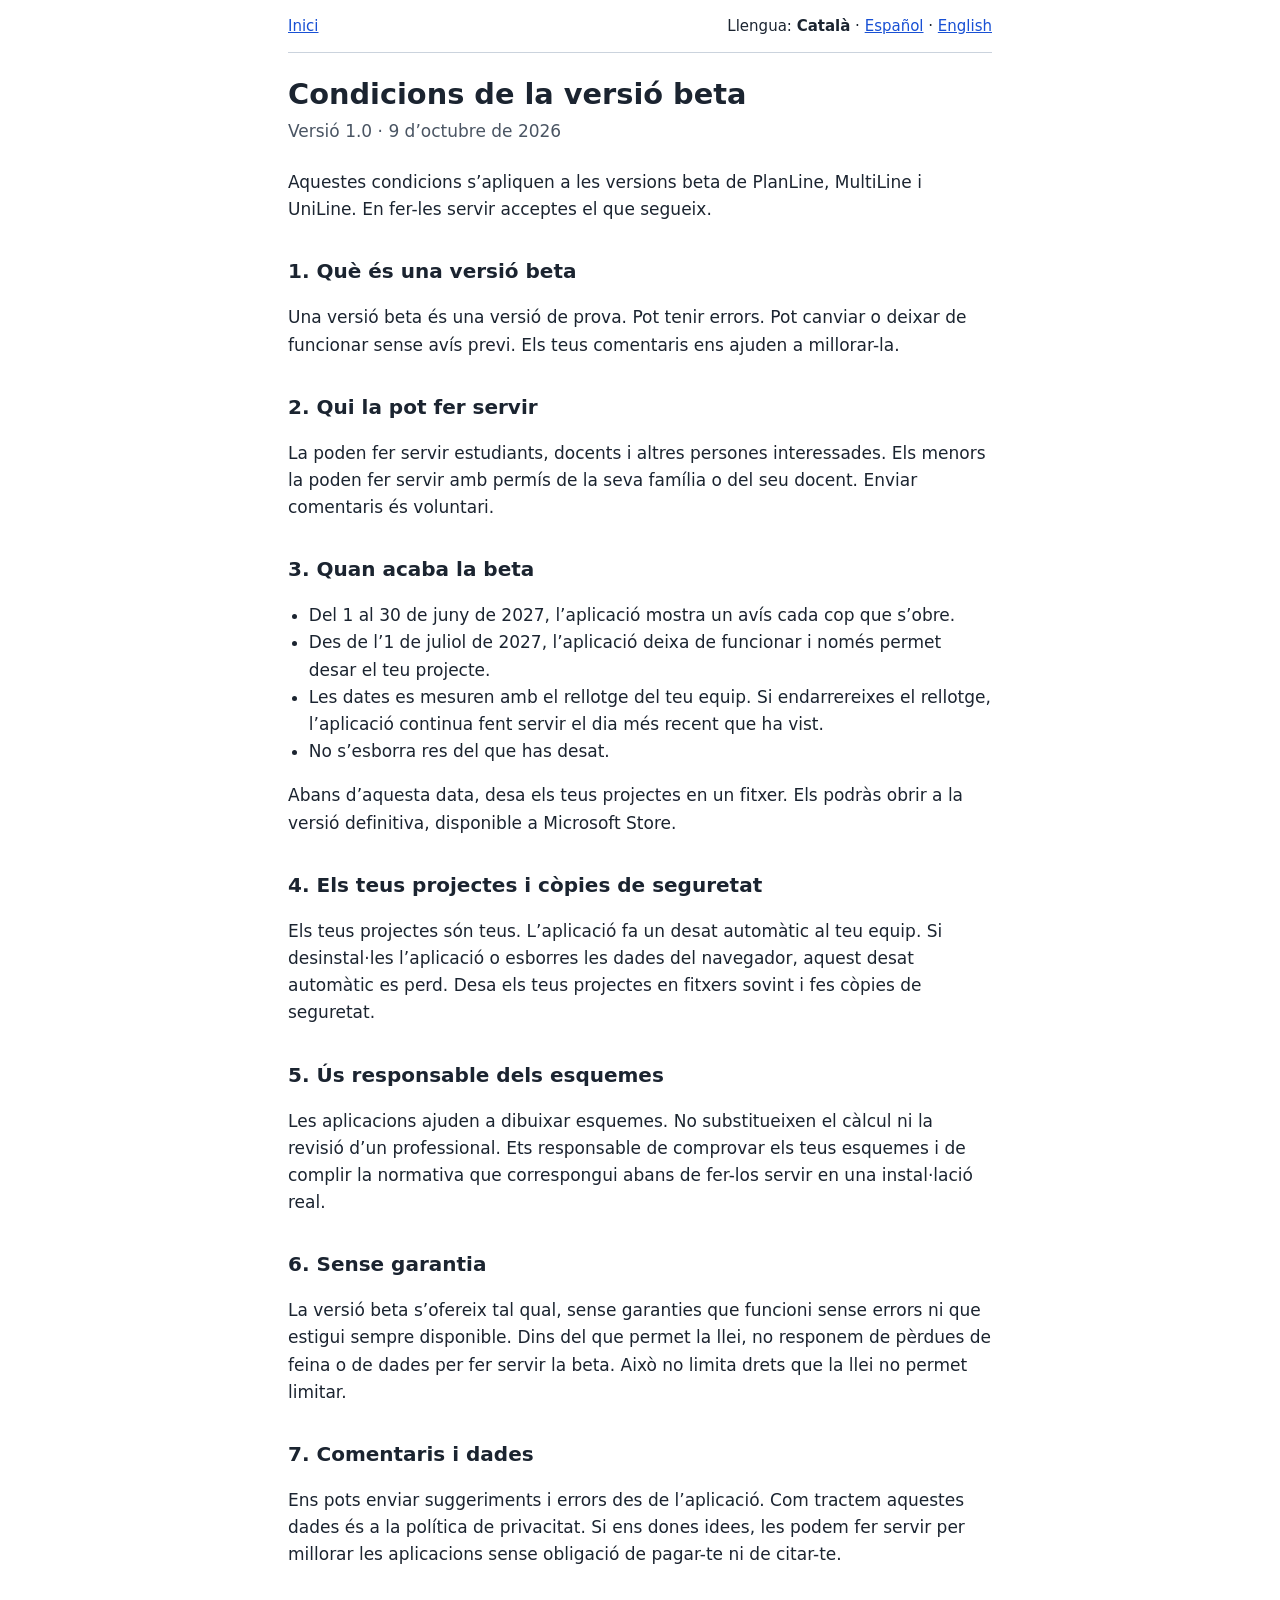
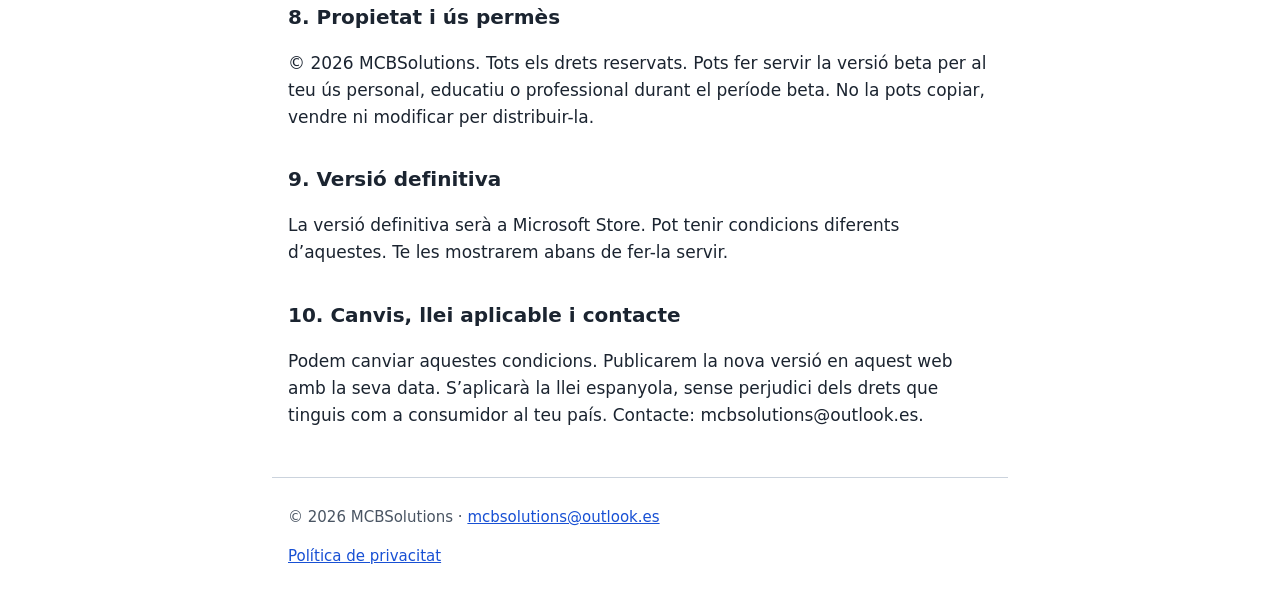
==== condiciones-beta/ca/index.html @ 296a0d29 "Add files via upload" ====
<!doctype html>
<html lang="ca"><head><meta charset="utf-8"><meta name="viewport" content="width=device-width,initial-scale=1">
<title>Condicions de la versió beta · MCBSolutions</title><meta name="robots" content="index,follow"><link rel="icon" href="data:,"><link rel="alternate" hreflang="ca" href="../ca/index.html"><link rel="alternate" hreflang="es" href="../es/index.html"><link rel="alternate" hreflang="en" href="../en/index.html">
<link rel="stylesheet" href="../../estilo.css"></head><body>
<header><nav aria-label="Llengua"><a href="../../index.html">Inici</a><span>Llengua: <span aria-current="true">Català</span> · <a href="../es/index.html" hreflang="es" lang="es">Español</a> · <a href="../en/index.html" hreflang="en" lang="en">English</a></span></nav></header>
<main>
<h1>Condicions de la versió beta</h1><p class="fecha">Versió 1.0 · 9 d’octubre de 2026</p>
<p>Aquestes condicions s’apliquen a les versions beta de PlanLine, MultiLine i UniLine. En fer-les servir acceptes el que segueix.</p>
<h2>1. Què és una versió beta</h2>
<p>Una versió beta és una versió de prova. Pot tenir errors. Pot canviar o deixar de funcionar sense avís previ. Els teus comentaris ens ajuden a millorar-la.</p>
<h2>2. Qui la pot fer servir</h2>
<p>La poden fer servir estudiants, docents i altres persones interessades. Els menors la poden fer servir amb permís de la seva família o del seu docent. Enviar comentaris és voluntari.</p>
<h2>3. Quan acaba la beta</h2>
<ul><li>Del 1 al 30 de juny de 2027, l’aplicació mostra un avís cada cop que s’obre.</li><li>Des de l’1 de juliol de 2027, l’aplicació deixa de funcionar i només permet desar el teu projecte.</li><li>Les dates es mesuren amb el rellotge del teu equip. Si endarrereixes el rellotge, l’aplicació continua fent servir el dia més recent que ha vist.</li><li>No s’esborra res del que has desat.</li></ul>
<p>Abans d’aquesta data, desa els teus projectes en un fitxer. Els podràs obrir a la versió definitiva, disponible a Microsoft Store.</p>
<h2>4. Els teus projectes i còpies de seguretat</h2>
<p>Els teus projectes són teus. L’aplicació fa un desat automàtic al teu equip. Si desinstal·les l’aplicació o esborres les dades del navegador, aquest desat automàtic es perd. Desa els teus projectes en fitxers sovint i fes còpies de seguretat.</p>
<h2>5. Ús responsable dels esquemes</h2>
<p>Les aplicacions ajuden a dibuixar esquemes. No substitueixen el càlcul ni la revisió d’un professional. Ets responsable de comprovar els teus esquemes i de complir la normativa que correspongui abans de fer-los servir en una instal·lació real.</p>
<h2>6. Sense garantia</h2>
<p>La versió beta s’ofereix tal qual, sense garanties que funcioni sense errors ni que estigui sempre disponible. Dins del que permet la llei, no responem de pèrdues de feina o de dades per fer servir la beta. Això no limita drets que la llei no permet limitar.</p>
<h2>7. Comentaris i dades</h2>
<p>Ens pots enviar suggeriments i errors des de l’aplicació. Com tractem aquestes dades és a la política de privacitat. Si ens dones idees, les podem fer servir per millorar les aplicacions sense obligació de pagar-te ni de citar-te.</p>
<h2>8. Propietat i ús permès</h2>
<p>© 2026 MCBSolutions. Tots els drets reservats. Pots fer servir la versió beta per al teu ús personal, educatiu o professional durant el període beta. No la pots copiar, vendre ni modificar per distribuir-la.</p>
<h2>9. Versió definitiva</h2>
<p>La versió definitiva serà a Microsoft Store. Pot tenir condicions diferents d’aquestes. Te les mostrarem abans de fer-la servir.</p>
<h2>10. Canvis, llei aplicable i contacte</h2>
<p>Podem canviar aquestes condicions. Publicarem la nova versió en aquest web amb la seva data. S’aplicarà la llei espanyola, sense perjudici dels drets que tinguis com a consumidor al teu país. Contacte: mcbsolutions@outlook.es.</p>
</main>
<footer><p>© 2026 MCBSolutions · <a href="mailto:mcbsolutions@outlook.es">mcbsolutions@outlook.es</a></p><p><a href="../../privacidad/ca/index.html">Política de privacitat</a></p></footer>
</body></html>
---- estilo.css ----
:root{--bg:#fff;--fg:#1b2430;--fg2:#4a5563;--line:#cbd3dd;--acc:#1850d4;--soft:#f3f6fa}
@media (prefers-color-scheme:dark){:root{--bg:#10161d;--fg:#e6ebf1;--fg2:#a9b4c0;--line:#2c3744;--acc:#8ab4ff;--soft:#18212b}}
*{box-sizing:border-box}
body{margin:0;background:var(--bg);color:var(--fg);font:17px/1.6 system-ui,-apple-system,"Segoe UI",Roboto,sans-serif}
header,main,footer{max-width:46rem;margin:0 auto;padding:0 16px}
header nav{display:flex;flex-wrap:wrap;gap:8px 20px;justify-content:space-between;padding:14px 0;border-bottom:1px solid var(--line);font-size:15px}
a{color:var(--acc)}
a:focus-visible{outline:2px solid var(--acc);outline-offset:2px}
[aria-current]{font-weight:700}
h1{font-size:1.8rem;line-height:1.25;margin:1.5rem 0 .3rem}
h2{font-size:1.25rem;margin:2rem 0 .4rem}
.fecha{color:var(--fg2);margin:0 0 1.5rem}
p,li{overflow-wrap:anywhere}
ul{padding-left:1.3rem}
.tabla{overflow-x:auto;margin:1rem 0}
table{border-collapse:collapse;width:100%;font-size:15px;min-width:34rem}
th,td{border:1px solid var(--line);padding:6px 8px;text-align:left;vertical-align:top}
th{background:var(--soft)}
.lista{list-style:none;padding:0}
.lista li{margin:.4rem 0}
.lang{margin:1.5rem 0;padding:12px 14px;border:1px solid var(--line);border-radius:6px;background:var(--soft)}
.lang h2{margin:0 0 .3rem;font-size:1.1rem}
footer{border-top:1px solid var(--line);margin-top:3rem;padding-top:12px;padding-bottom:32px;color:var(--fg2);font-size:15px}
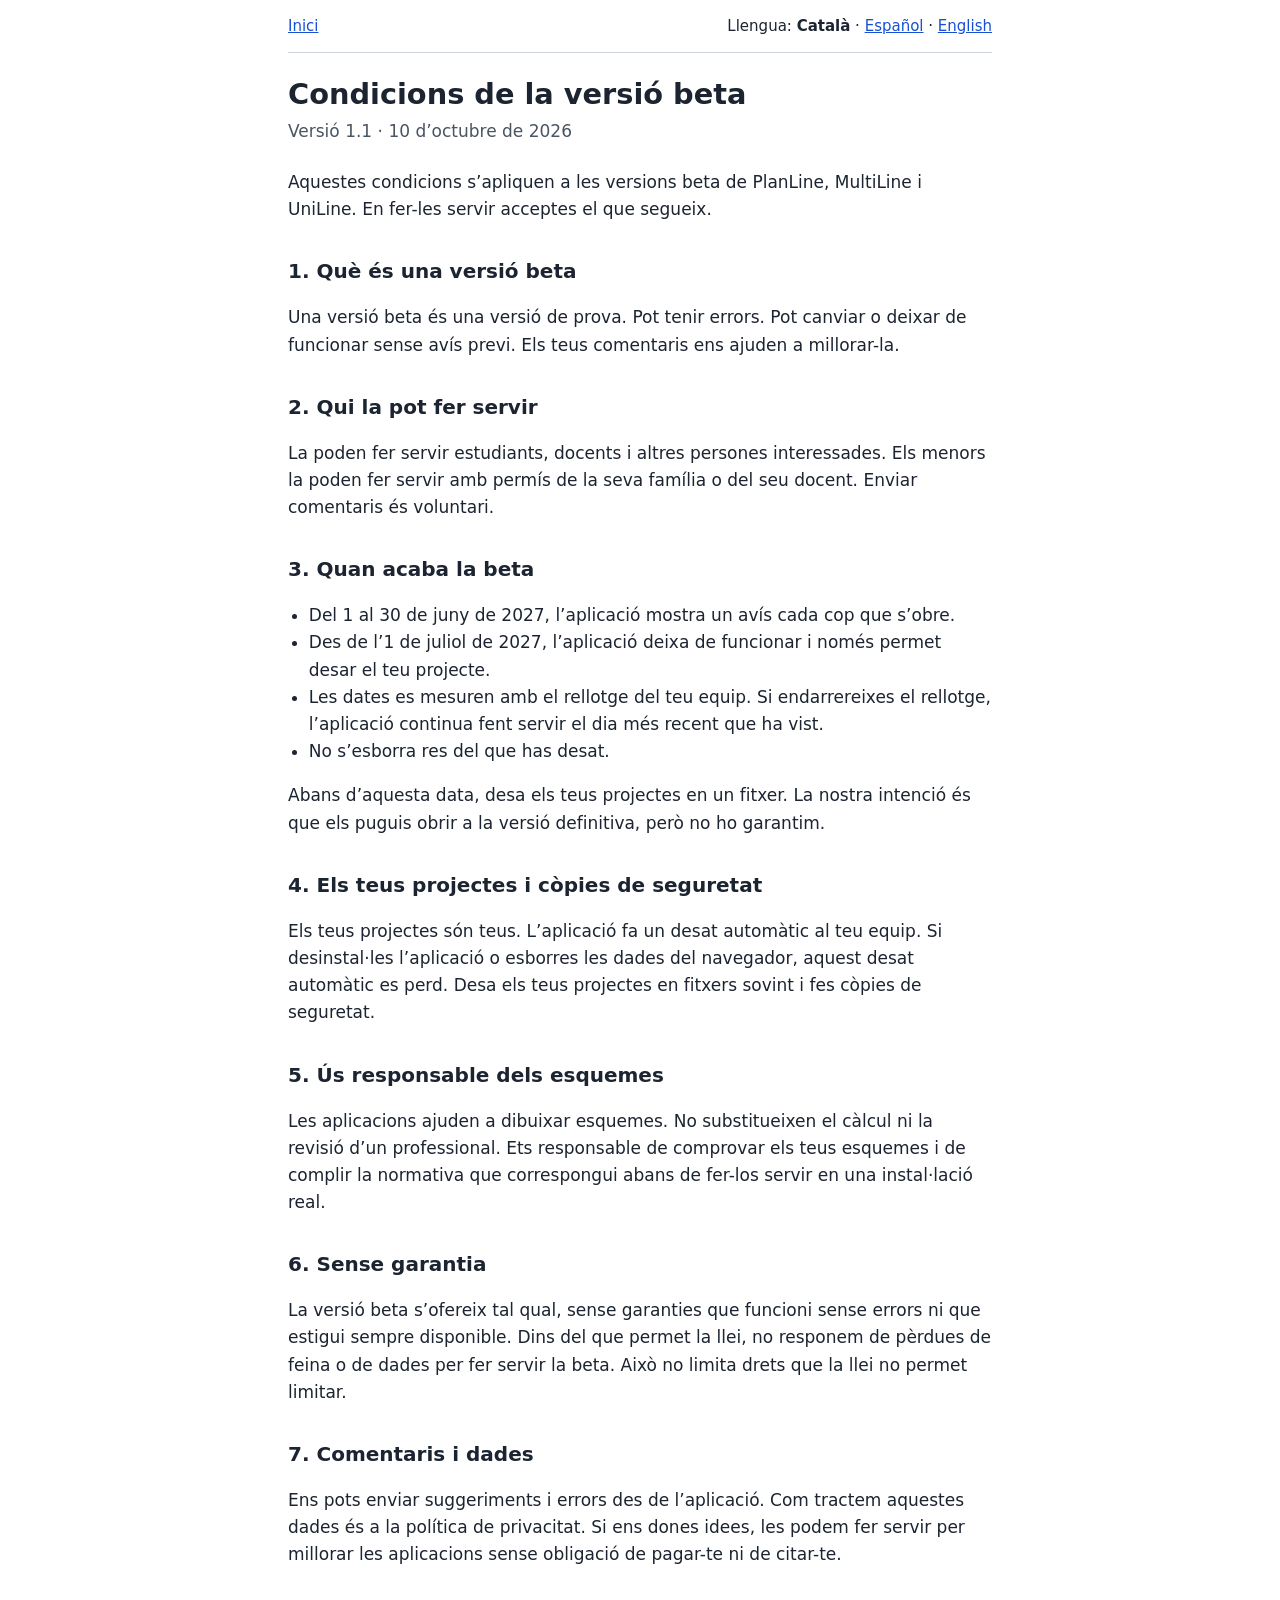
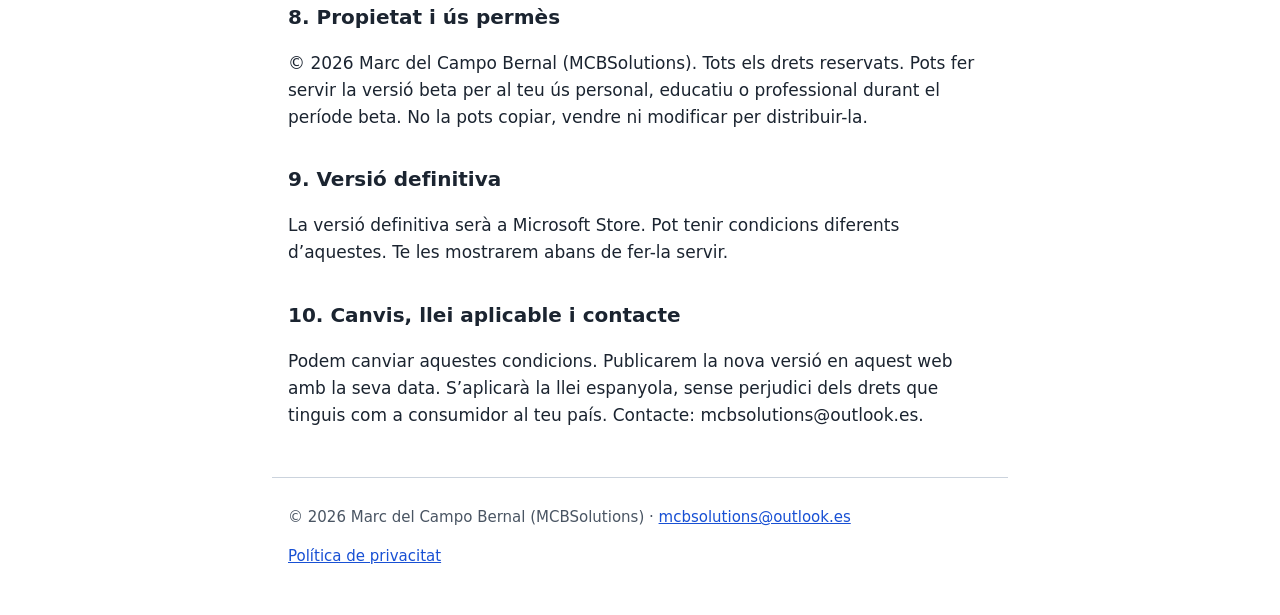
==== commit ad1b9527: "Web legal 1.1 Actualización de politica de privacidad a version 1.1" ====
--- a/condiciones-beta/ca/index.html
+++ b/condiciones-beta/ca/index.html
@@ -4,7 +4,7 @@
 <link rel="stylesheet" href="../../estilo.css"></head><body>
 <header><nav aria-label="Llengua"><a href="../../index.html">Inici</a><span>Llengua: <span aria-current="true">Català</span> · <a href="../es/index.html" hreflang="es" lang="es">Español</a> · <a href="../en/index.html" hreflang="en" lang="en">English</a></span></nav></header>
 <main>
-<h1>Condicions de la versió beta</h1><p class="fecha">Versió 1.0 · 9 d’octubre de 2026</p>
+<h1>Condicions de la versió beta</h1><p class="fecha">Versió 1.1 · 10 d’octubre de 2026</p>
 <p>Aquestes condicions s’apliquen a les versions beta de PlanLine, MultiLine i UniLine. En fer-les servir acceptes el que segueix.</p>
 <h2>1. Què és una versió beta</h2>
 <p>Una versió beta és una versió de prova. Pot tenir errors. Pot canviar o deixar de funcionar sense avís previ. Els teus comentaris ens ajuden a millorar-la.</p>
@@ -12,7 +12,7 @@
 <p>La poden fer servir estudiants, docents i altres persones interessades. Els menors la poden fer servir amb permís de la seva família o del seu docent. Enviar comentaris és voluntari.</p>
 <h2>3. Quan acaba la beta</h2>
 <ul><li>Del 1 al 30 de juny de 2027, l’aplicació mostra un avís cada cop que s’obre.</li><li>Des de l’1 de juliol de 2027, l’aplicació deixa de funcionar i només permet desar el teu projecte.</li><li>Les dates es mesuren amb el rellotge del teu equip. Si endarrereixes el rellotge, l’aplicació continua fent servir el dia més recent que ha vist.</li><li>No s’esborra res del que has desat.</li></ul>
-<p>Abans d’aquesta data, desa els teus projectes en un fitxer. Els podràs obrir a la versió definitiva, disponible a Microsoft Store.</p>
+<p>Abans d’aquesta data, desa els teus projectes en un fitxer. La nostra intenció és que els puguis obrir a la versió definitiva, però no ho garantim.</p>
 <h2>4. Els teus projectes i còpies de seguretat</h2>
 <p>Els teus projectes són teus. L’aplicació fa un desat automàtic al teu equip. Si desinstal·les l’aplicació o esborres les dades del navegador, aquest desat automàtic es perd. Desa els teus projectes en fitxers sovint i fes còpies de seguretat.</p>
 <h2>5. Ús responsable dels esquemes</h2>
@@ -22,11 +22,11 @@
 <h2>7. Comentaris i dades</h2>
 <p>Ens pots enviar suggeriments i errors des de l’aplicació. Com tractem aquestes dades és a la política de privacitat. Si ens dones idees, les podem fer servir per millorar les aplicacions sense obligació de pagar-te ni de citar-te.</p>
 <h2>8. Propietat i ús permès</h2>
-<p>© 2026 MCBSolutions. Tots els drets reservats. Pots fer servir la versió beta per al teu ús personal, educatiu o professional durant el període beta. No la pots copiar, vendre ni modificar per distribuir-la.</p>
+<p>© 2026 Marc del Campo Bernal (MCBSolutions). Tots els drets reservats. Pots fer servir la versió beta per al teu ús personal, educatiu o professional durant el període beta. No la pots copiar, vendre ni modificar per distribuir-la.</p>
 <h2>9. Versió definitiva</h2>
 <p>La versió definitiva serà a Microsoft Store. Pot tenir condicions diferents d’aquestes. Te les mostrarem abans de fer-la servir.</p>
 <h2>10. Canvis, llei aplicable i contacte</h2>
 <p>Podem canviar aquestes condicions. Publicarem la nova versió en aquest web amb la seva data. S’aplicarà la llei espanyola, sense perjudici dels drets que tinguis com a consumidor al teu país. Contacte: mcbsolutions@outlook.es.</p>
 </main>
-<footer><p>© 2026 MCBSolutions · <a href="mailto:mcbsolutions@outlook.es">mcbsolutions@outlook.es</a></p><p><a href="../../privacidad/ca/index.html">Política de privacitat</a></p></footer>
+<footer><p>© 2026 Marc del Campo Bernal (MCBSolutions) · <a href="mailto:mcbsolutions@outlook.es">mcbsolutions@outlook.es</a></p><p><a href="../../privacidad/ca/index.html">Política de privacitat</a></p></footer>
 </body></html>
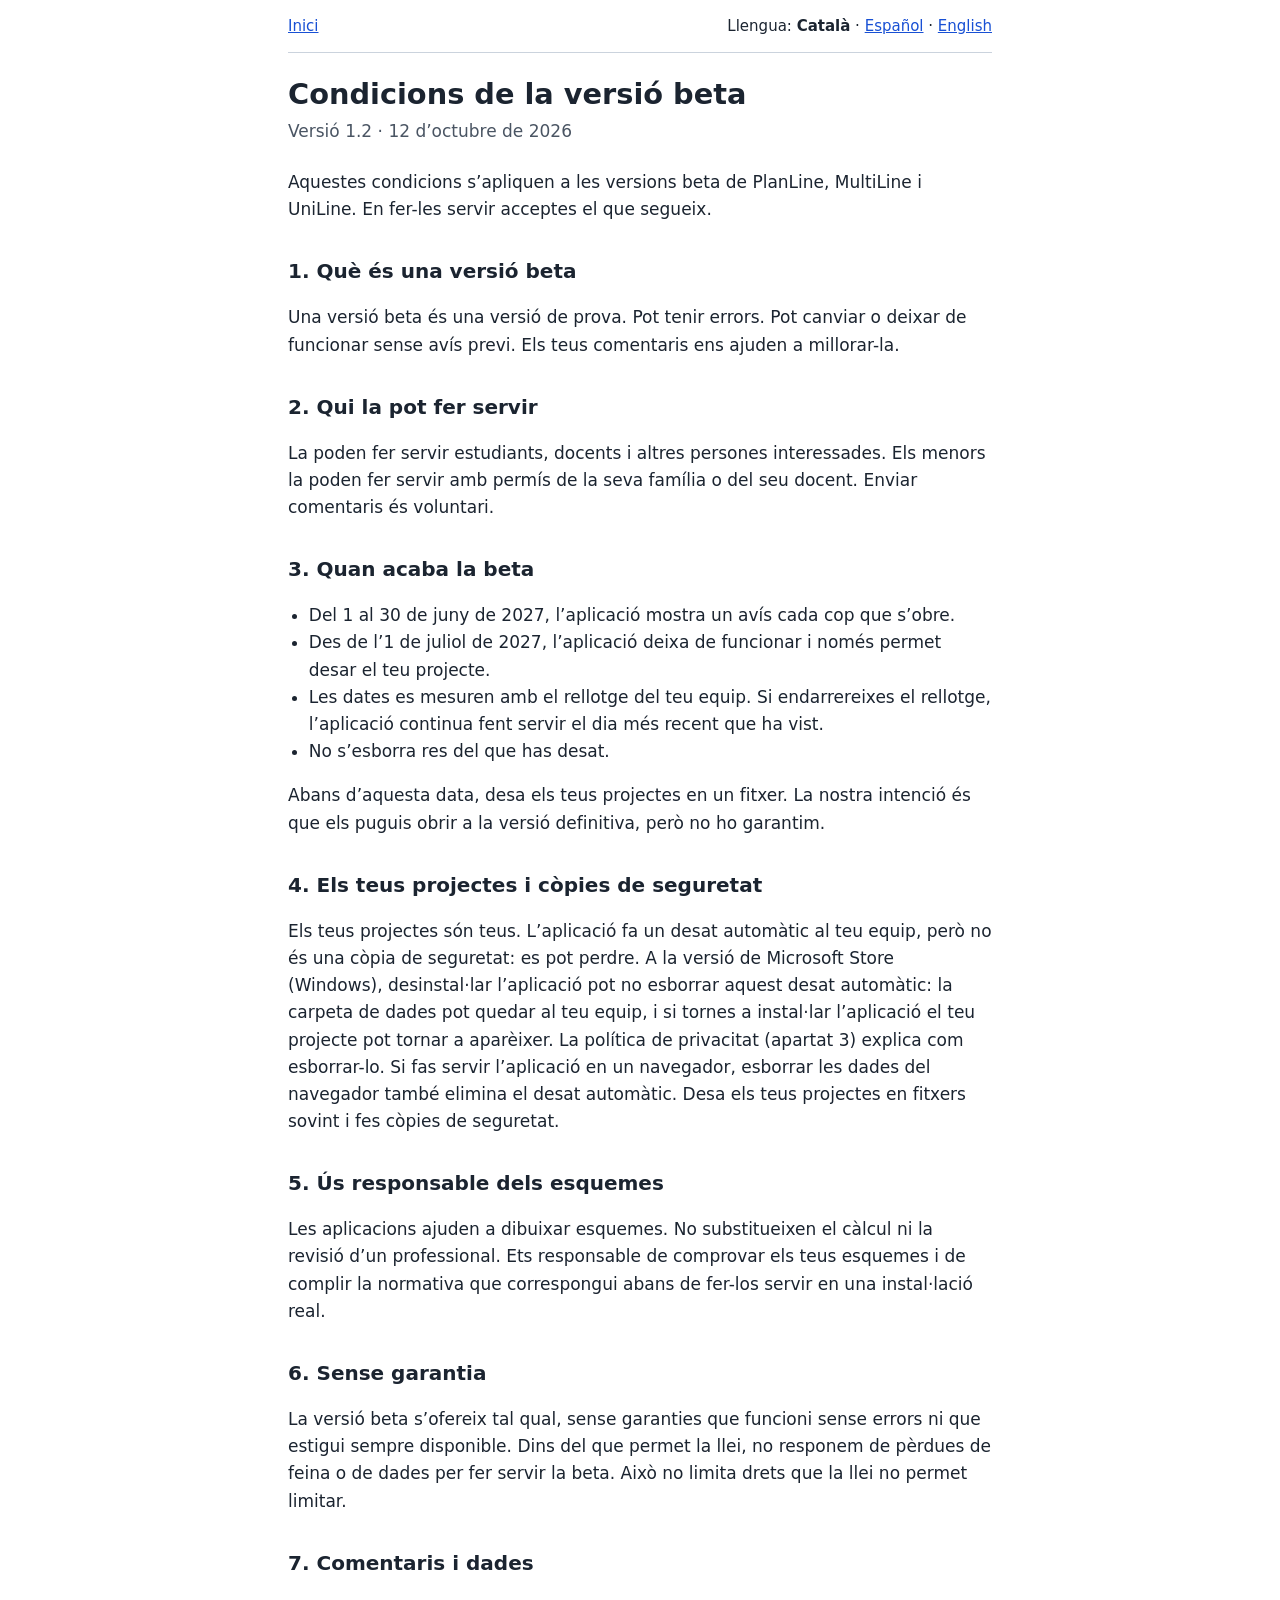
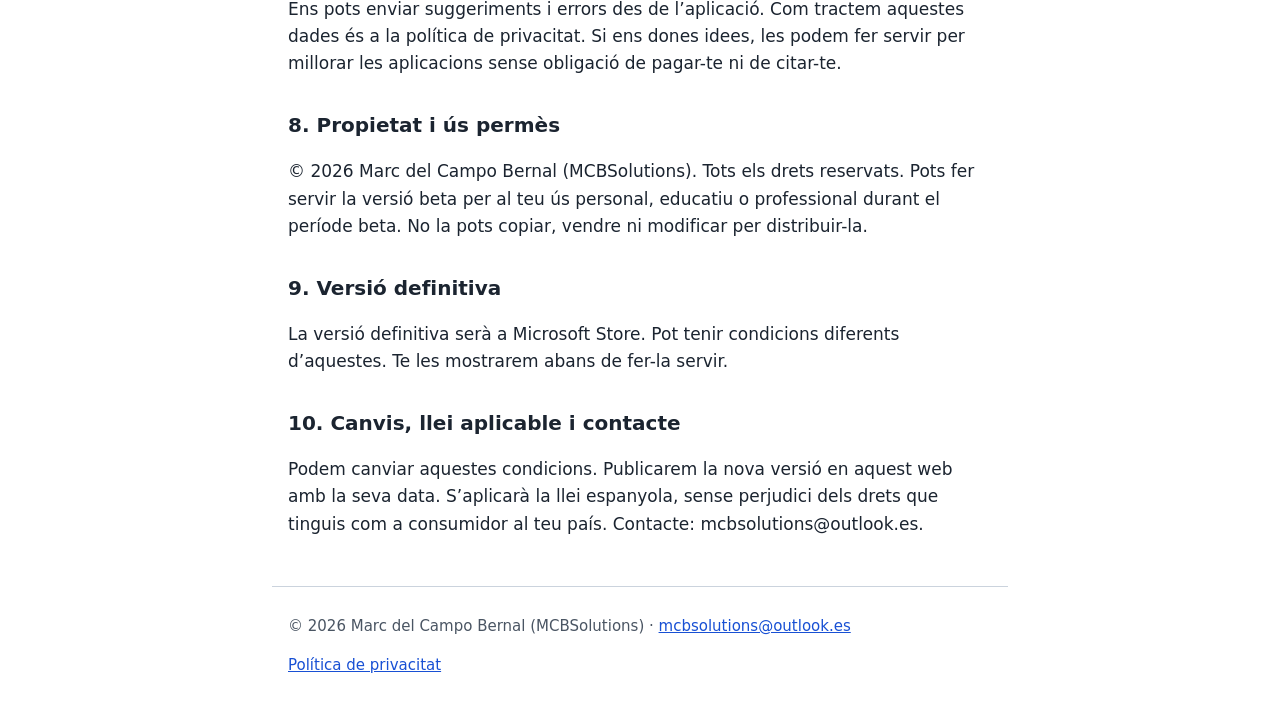
==== commit 7a6d27df: "Add files via upload" ====
--- a/condiciones-beta/ca/index.html
+++ b/condiciones-beta/ca/index.html
@@ -4,7 +4,7 @@
 <link rel="stylesheet" href="../../estilo.css"></head><body>
 <header><nav aria-label="Llengua"><a href="../../index.html">Inici</a><span>Llengua: <span aria-current="true">Català</span> · <a href="../es/index.html" hreflang="es" lang="es">Español</a> · <a href="../en/index.html" hreflang="en" lang="en">English</a></span></nav></header>
 <main>
-<h1>Condicions de la versió beta</h1><p class="fecha">Versió 1.1 · 10 d’octubre de 2026</p>
+<h1>Condicions de la versió beta</h1><p class="fecha">Versió 1.2 · 12 d’octubre de 2026</p>
 <p>Aquestes condicions s’apliquen a les versions beta de PlanLine, MultiLine i UniLine. En fer-les servir acceptes el que segueix.</p>
 <h2>1. Què és una versió beta</h2>
 <p>Una versió beta és una versió de prova. Pot tenir errors. Pot canviar o deixar de funcionar sense avís previ. Els teus comentaris ens ajuden a millorar-la.</p>
@@ -14,7 +14,7 @@
 <ul><li>Del 1 al 30 de juny de 2027, l’aplicació mostra un avís cada cop que s’obre.</li><li>Des de l’1 de juliol de 2027, l’aplicació deixa de funcionar i només permet desar el teu projecte.</li><li>Les dates es mesuren amb el rellotge del teu equip. Si endarrereixes el rellotge, l’aplicació continua fent servir el dia més recent que ha vist.</li><li>No s’esborra res del que has desat.</li></ul>
 <p>Abans d’aquesta data, desa els teus projectes en un fitxer. La nostra intenció és que els puguis obrir a la versió definitiva, però no ho garantim.</p>
 <h2>4. Els teus projectes i còpies de seguretat</h2>
-<p>Els teus projectes són teus. L’aplicació fa un desat automàtic al teu equip. Si desinstal·les l’aplicació o esborres les dades del navegador, aquest desat automàtic es perd. Desa els teus projectes en fitxers sovint i fes còpies de seguretat.</p>
+<p>Els teus projectes són teus. L’aplicació fa un desat automàtic al teu equip, però no és una còpia de seguretat: es pot perdre. A la versió de Microsoft Store (Windows), desinstal·lar l’aplicació pot no esborrar aquest desat automàtic: la carpeta de dades pot quedar al teu equip, i si tornes a instal·lar l’aplicació el teu projecte pot tornar a aparèixer. La política de privacitat (apartat 3) explica com esborrar-lo. Si fas servir l’aplicació en un navegador, esborrar les dades del navegador també elimina el desat automàtic. Desa els teus projectes en fitxers sovint i fes còpies de seguretat.</p>
 <h2>5. Ús responsable dels esquemes</h2>
 <p>Les aplicacions ajuden a dibuixar esquemes. No substitueixen el càlcul ni la revisió d’un professional. Ets responsable de comprovar els teus esquemes i de complir la normativa que correspongui abans de fer-los servir en una instal·lació real.</p>
 <h2>6. Sense garantia</h2>
